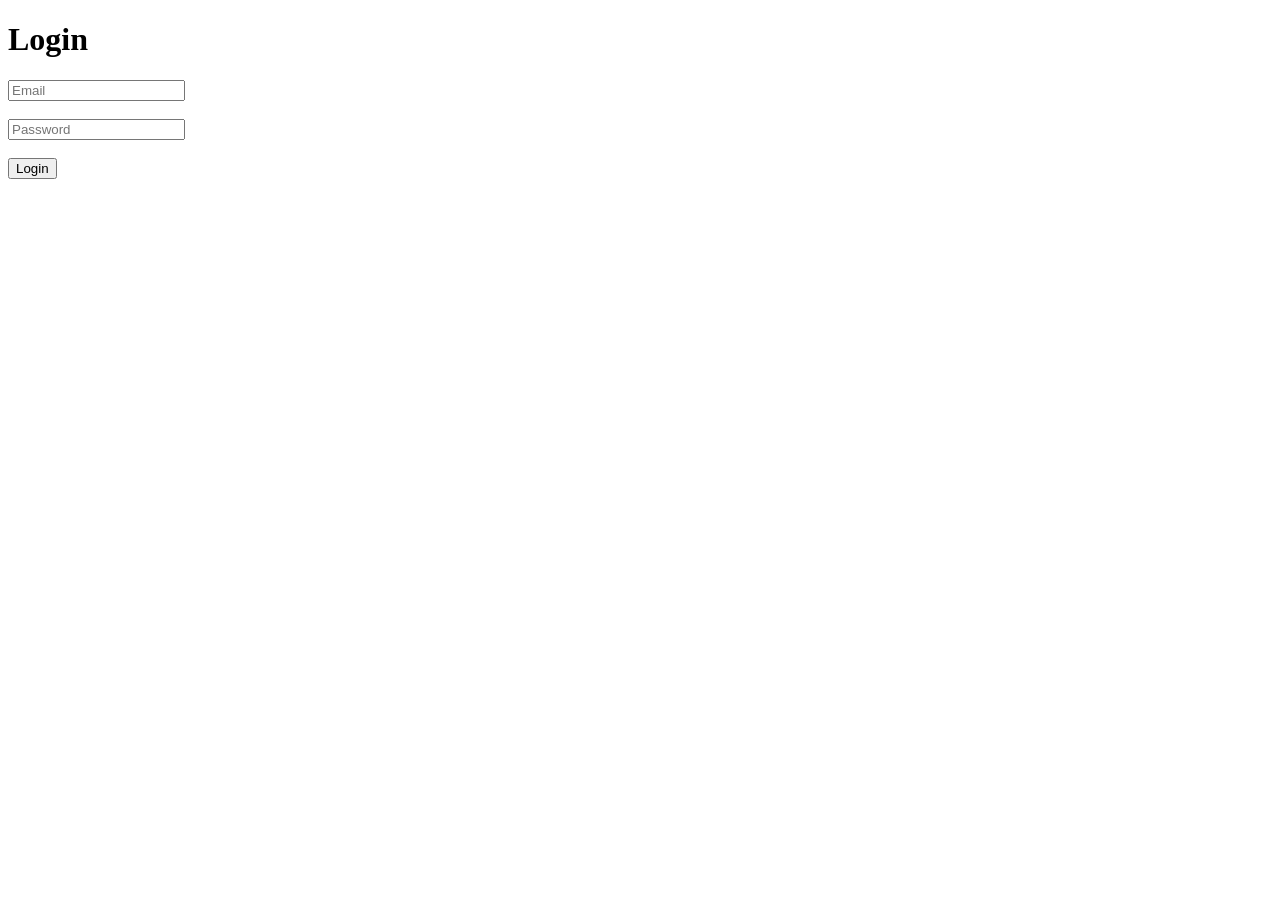
==== dashboard.html @ 372a4d13 "Initial portfolio" ====
<!DOCTYPE html>
<html lang="en">
<head>
    <title>Dashboard</title>
</head>
<body>

    <h1>Dashboard</h1>

    <div id="message"></div>

   <button class="project-btn" id="logoutBtn">
    Logout
</button>

    <script src="dashboard.js"></script>

</body>
</html>
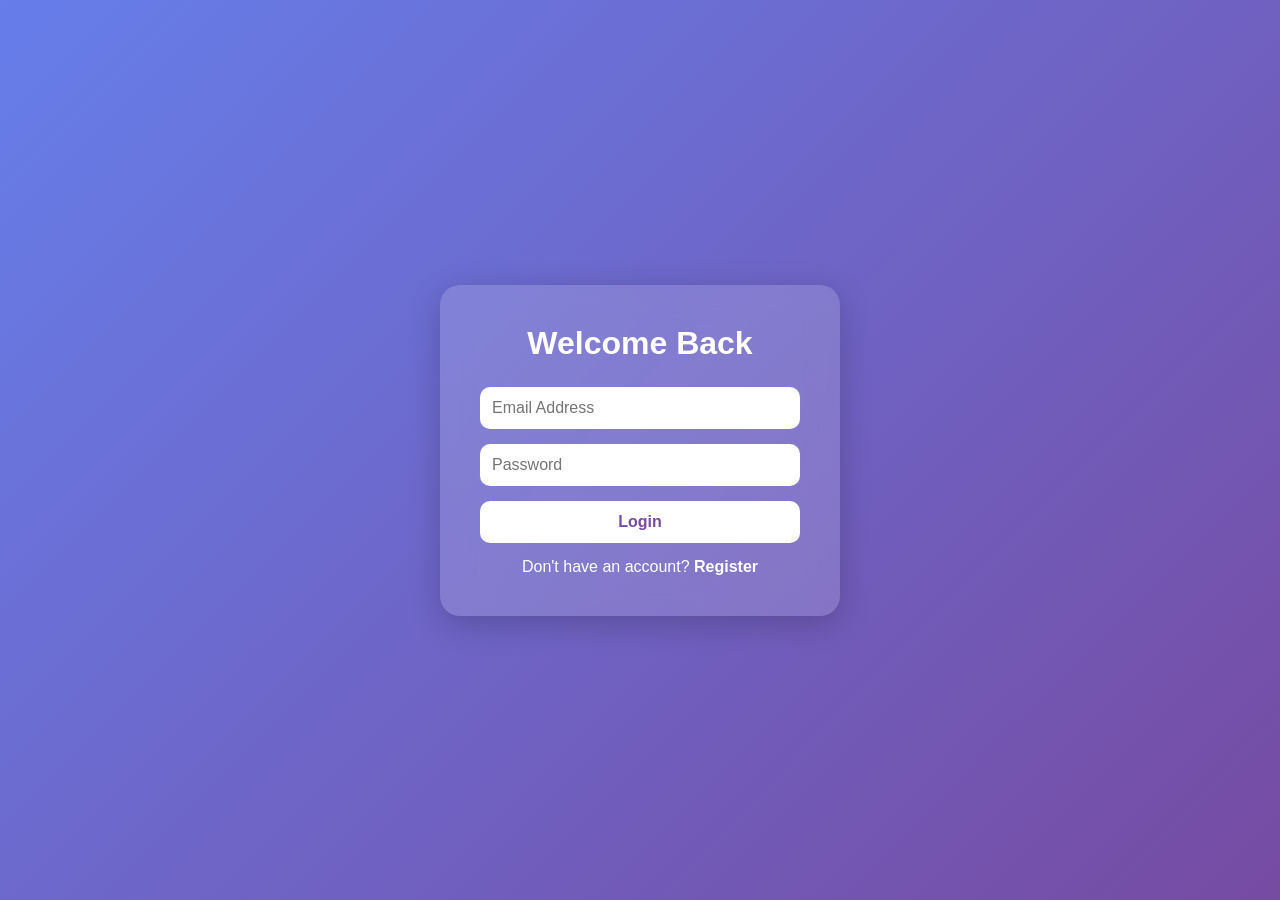
==== commit 24a0122c: "Improved authentication UI and dashboard" ====
--- a/dashboard.html
+++ b/dashboard.html
@@ -1,19 +1,53 @@
 <!DOCTYPE html>
 <html lang="en">
+
 <head>
-    <title>Dashboard</title>
+
+<meta charset="UTF-8">
+<meta name="viewport" content="width=device-width, initial-scale=1.0">
+
+<title>Dashboard</title>
+
+<link rel="stylesheet" href="auth.css">
+
 </head>
+
+
 <body>
 
-    <h1>Dashboard</h1>
 
-    <div id="message"></div>
+<div class="container dashboard-card">
 
-   <button class="project-btn" id="logoutBtn">
-    Logout
-</button>
 
-    <script src="dashboard.js"></script>
+    <h1>
+        Dashboard
+    </h1>
+
+
+    <div id="message">
+
+        Loading...
+
+    </div>
+
+
+
+    <button 
+        class="btn"
+        id="logoutBtn">
+
+        Logout
+
+    </button>
+
+
+</div>
+
+
+
+<script src="dashboard.js"></script>
+
 
 </body>
+
 </html>
--- a/auth.css
+++ b/auth.css
@@ -0,0 +1,98 @@
+*{
+    margin:0;
+    padding:0;
+    box-sizing:border-box;
+}
+
+body{
+    font-family:Arial,sans-serif;
+    min-height:100vh;
+    display:flex;
+    justify-content:center;
+    align-items:center;
+    background:linear-gradient(135deg,#667eea,#764ba2);
+}
+
+.container{
+    width:400px;
+    max-width:90%;
+    background:rgba(255,255,255,0.15);
+    backdrop-filter:blur(15px);
+    padding:40px;
+    border-radius:20px;
+    box-shadow:0 8px 32px rgba(0,0,0,0.2);
+    color:white;
+}
+
+.container h1{
+    text-align:center;
+    margin-bottom:25px;
+}
+
+.input-group{
+    margin-bottom:15px;
+}
+
+.input-group input{
+    width:100%;
+    padding:12px;
+    border:none;
+    border-radius:10px;
+    outline:none;
+    font-size:16px;
+}
+
+.btn{
+    width:100%;
+    padding:12px;
+    border:none;
+    border-radius:10px;
+    background:white;
+    color:#764ba2;
+    font-size:16px;
+    font-weight:bold;
+    cursor:pointer;
+    transition:0.3s;
+}
+
+.btn:hover{
+    transform:translateY(-2px);
+}
+
+.link{
+    text-align:center;
+    margin-top:15px;
+}
+
+.link a{
+    color:white;
+    text-decoration:none;
+    font-weight:bold;
+}
+.profile-box{
+
+    background:rgba(255,255,255,0.2);
+
+    padding:20px;
+
+    border-radius:15px;
+
+    margin-bottom:20px;
+
+    text-align:center;
+
+}
+
+
+.profile-box h3{
+
+    font-size:24px;
+
+}
+
+
+.dashboard-card{
+
+    text-align:center;
+
+}
